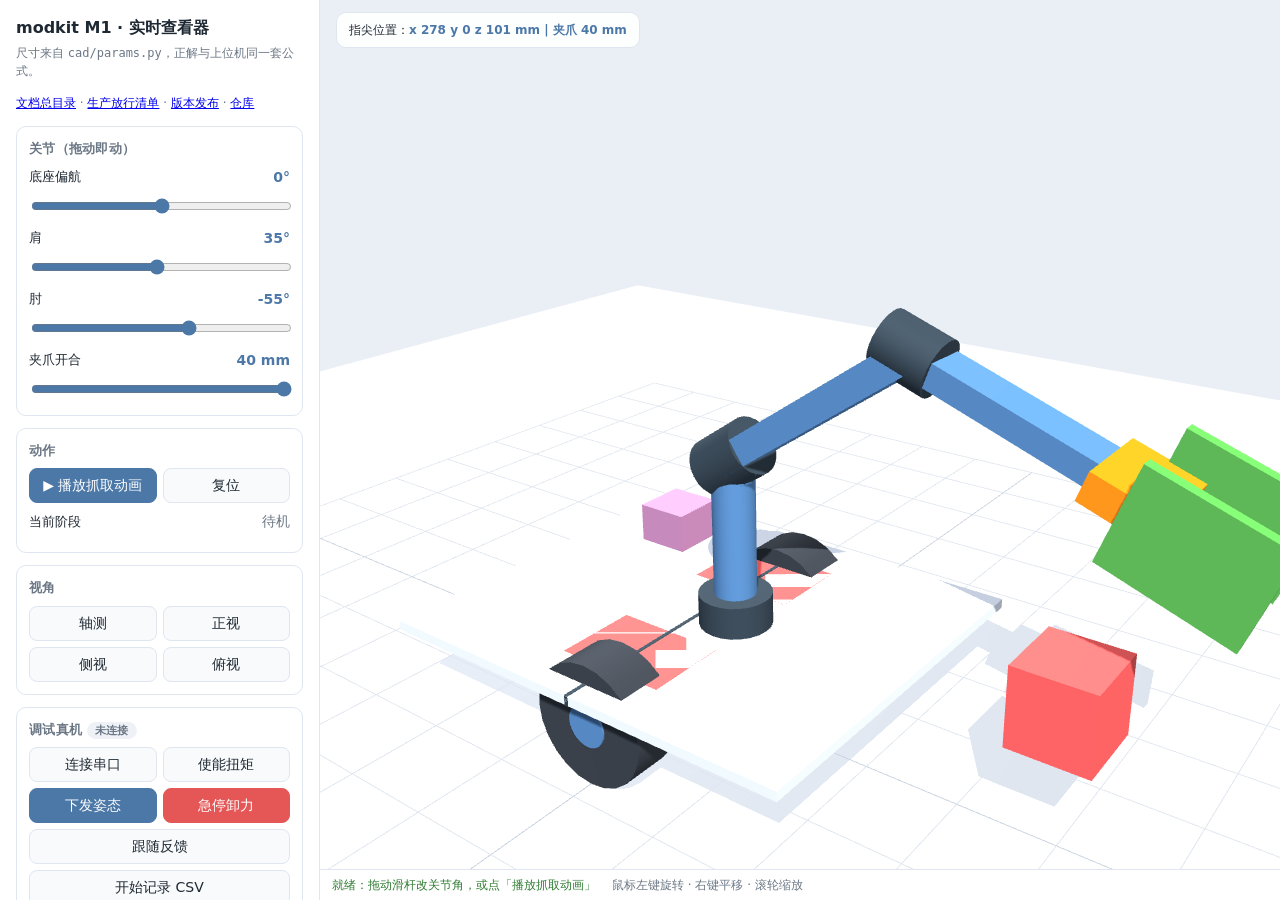
==== web/index.html @ 8ac77807 "feat(web): 在线调试面板（扭矩/反馈/CSV/演示） - 修关键缺陷：下发姿态前未使能扭矩（0x28），舵机只记目标不动 - 反馈解析 0x38 位置/速度/负载/电压/温度 + 0x41 " ====
<!DOCTYPE html>
<html lang="zh-CN">
<head>
<meta charset="utf-8">
<meta name="viewport" content="width=device-width, initial-scale=1">
<title>modkit M1 · 实时查看器</title>
<style>
  :root {
    --ink: #1f2933; --muted: #6b7785; --line: #dfe6ef;
    --blue: #4c78a8; --green: #54a24b; --red: #e45756; --orange: #f58518;
  }
  * { box-sizing: border-box; }
  html, body { margin: 0; height: 100%; font: 14px/1.5 system-ui, "Noto Sans CJK SC", sans-serif; color: var(--ink); }
  body { display: grid; grid-template-columns: 320px 1fr; grid-template-rows: 1fr auto; background: #eaeff6; }

  aside {
    grid-row: 1 / 3; background: #fff; border-right: 1px solid var(--line);
    padding: 16px; overflow-y: auto;
  }
  h1 { font-size: 16px; margin: 0 0 4px; }
  .sub { color: var(--muted); font-size: 12px; margin-bottom: 14px; }

  .card { border: 1px solid var(--line); border-radius: 10px; padding: 12px; margin-bottom: 12px; }
  .card h2 { font-size: 13px; margin: 0 0 8px; color: var(--muted); font-weight: 600; letter-spacing: .02em; }

  .row { display: flex; align-items: center; justify-content: space-between; gap: 8px; margin: 8px 0; }
  .row label { font-size: 13px; }
  .row .val { font-variant-numeric: tabular-nums; color: var(--blue); font-weight: 600; min-width: 62px; text-align: right; }
  input[type=range] { width: 100%; accent-color: var(--blue); }

  button {
    font: inherit; padding: 6px 10px; border-radius: 8px; border: 1px solid var(--line);
    background: #f8fafc; color: var(--ink); cursor: pointer;
  }
  button:hover { background: #eef4fb; border-color: #c8d8ea; }
  button.primary { background: var(--blue); border-color: var(--blue); color: #fff; }
  button.primary:hover { filter: brightness(1.05); }
  button.danger { background: var(--red); border-color: var(--red); color: #fff; }
  .grid2 { display: grid; grid-template-columns: 1fr 1fr; gap: 6px; }

  #view { width: 100%; height: 100%; display: block; }

  .hud {
    position: absolute; left: 336px; top: 12px; background: rgba(255,255,255,.9);
    border: 1px solid var(--line); border-radius: 10px; padding: 8px 12px;
    font-variant-numeric: tabular-nums; font-size: 12px; pointer-events: none;
  }
  .hud b { color: var(--blue); }

  .pill { font-size: 11px; padding: 2px 8px; border-radius: 999px; background: #eef2f7; color: var(--muted); }
  .pill.ok { background: #e7f4e9; color: #2f7d32; }
  .pill.err { background: #fdeceb; color: #b3261e; }
  .pill.warn { background: #fff4e0; color: #b26a00; }

  #log { max-height: 150px; overflow-y: auto; font: 11px/1.5 ui-monospace, monospace; }
  .logline { border-bottom: 1px dashed #eef2f7; padding: 2px 0; color: var(--muted); }
  .logline.ok { color: #2f7d32; }
  .logline.err { color: #b3261e; }
  #fb { width: 100%; border-collapse: collapse; font-size: 11px; margin-top: 8px; }
  #fb th, #fb td { padding: 2px 3px; text-align: right; border-bottom: 1px solid #e3e9f1; }
  #fb th:first-child, #fb td:first-child { text-align: left; }
  #fb th { color: var(--muted); font-weight: 500; }
  #fb td.bad { color: #b3261e; font-weight: 600; }
  #fb td.warn { color: #b26a00; font-weight: 600; }

  footer {
    grid-column: 2; background: #fff; border-top: 1px solid var(--line);
    padding: 6px 12px; display: flex; gap: 16px; align-items: center; font-size: 12px;
  }
  .status { color: var(--muted); }
  .status.ok { color: #2f7d32; }
  .status.err { color: #b3261e; }

  @media (max-width: 820px) {
    body { grid-template-columns: 1fr; grid-template-rows: auto 1fr auto; }
    aside { grid-row: 1; max-height: 42vh; }
    .hud { left: 12px; }
  }
</style>
</head>
<body>
<aside>
  <h1>modkit M1 · 实时查看器</h1>
  <div class="sub">尺寸来自 <code>cad/params.py</code>，正解与上位机同一套公式。</div>
  <div class="sub" style="margin-top:6px">
    <a href="https://github.com/gh503/robot-modkit/blob/main/docs/README.md">文档总目录</a> ·
    <a href="https://github.com/gh503/robot-modkit/blob/main/docs/28-%E7%94%9F%E4%BA%A7%E5%B0%B1%E7%BB%AA%E6%A3%80%E6%9F%A5.md">生产放行清单</a> ·
    <a href="https://github.com/gh503/robot-modkit/releases">版本发布</a> ·
    <a href="https://github.com/gh503/robot-modkit">仓库</a>
  </div>

  <div class="card">
    <h2>关节（拖动即动）</h2>
    <div class="row"><label>底座偏航</label><span class="val" id="v-yaw">0°</span></div>
    <input type="range" id="s-yaw">
    <div class="row"><label>肩</label><span class="val" id="v-shoulder">35°</span></div>
    <input type="range" id="s-shoulder">
    <div class="row"><label>肘</label><span class="val" id="v-elbow">-55°</span></div>
    <input type="range" id="s-elbow">
    <div class="row"><label>夹爪开合</label><span class="val" id="v-jaw">40 mm</span></div>
    <input type="range" id="s-jaw">
  </div>

  <div class="card">
    <h2>动作</h2>
    <div class="grid2">
      <button id="play" class="primary">▶ 播放抓取动画</button>
      <button id="reset">复位</button>
    </div>
    <div class="row" style="margin-top:8px"><label>当前阶段</label><span id="phase" style="color:var(--muted)">待机</span></div>
  </div>

  <div class="card">
    <h2>视角</h2>
    <div class="grid2">
      <button id="view-iso">轴测</button>
      <button id="view-front">正视</button>
      <button id="view-side">侧视</button>
      <button id="view-top">俯视</button>
    </div>
  </div>

  <div class="card">
    <h2>调试真机 <span class="pill" id="serial-state">未连接</span></h2>
    <div class="grid2">
      <button id="serial-connect">连接串口</button>
      <button id="serial-torque">使能扭矩</button>
    </div>
    <div class="grid2" style="margin-top:6px">
      <button id="serial-send" class="primary">下发姿态</button>
      <button id="serial-estop" class="danger">急停卸力</button>
    </div>
    <button id="serial-follow" style="width:100%;margin-top:6px">跟随反馈</button>
    <button id="serial-record" style="width:100%;margin-top:6px">开始记录 CSV</button>
    <button id="serial-demo" style="width:100%;margin-top:6px">演示数据（无硬件）</button>
    <div class="sub" style="margin:8px 0 4px">
      Chrome/Edge，https 或 localhost；1Mbps。下发前先确认 ID 与限位，
      第一次请把手臂垫空、随时断主电。
    </div>
    <table id="fb">
      <thead><tr><th>关节</th><th>目标</th><th>实际</th><th>误差</th><th>温度</th><th>电压</th></tr></thead>
      <tbody>
        <tr><td>偏航</td><td id="t-yaw">—</td><td id="a-yaw">—</td><td id="e-yaw">—</td><td id="c-yaw">—</td><td id="u-yaw">—</td></tr>
        <tr><td>肩</td><td id="t-shoulder">—</td><td id="a-shoulder">—</td><td id="e-shoulder">—</td><td id="c-shoulder">—</td><td id="u-shoulder">—</td></tr>
        <tr><td>肘</td><td id="t-elbow">—</td><td id="a-elbow">—</td><td id="e-elbow">—</td><td id="c-elbow">—</td><td id="u-elbow">—</td></tr>
        <tr><td>夹爪</td><td id="t-gripper">—</td><td id="a-gripper">—</td><td id="e-gripper">—</td><td id="c-gripper">—</td><td id="u-gripper">—</td></tr>
      </tbody>
    </table>
    <div id="log"></div>
  </div>
</aside>

<canvas id="view"></canvas>
<div class="hud">指尖位置：<b id="fk">—</b></div>

<footer>
  <span class="status" id="status">加载中…</span>
  <span style="color:var(--muted)">鼠标左键旋转 · 右键平移 · 滚轮缩放</span>
</footer>

<script src="vendor/three.min.js"></script>
<script src="vendor/OrbitControls.js"></script>
<script src="scene.js"></script>
<script src="viewer.js"></script>
</body>
</html>
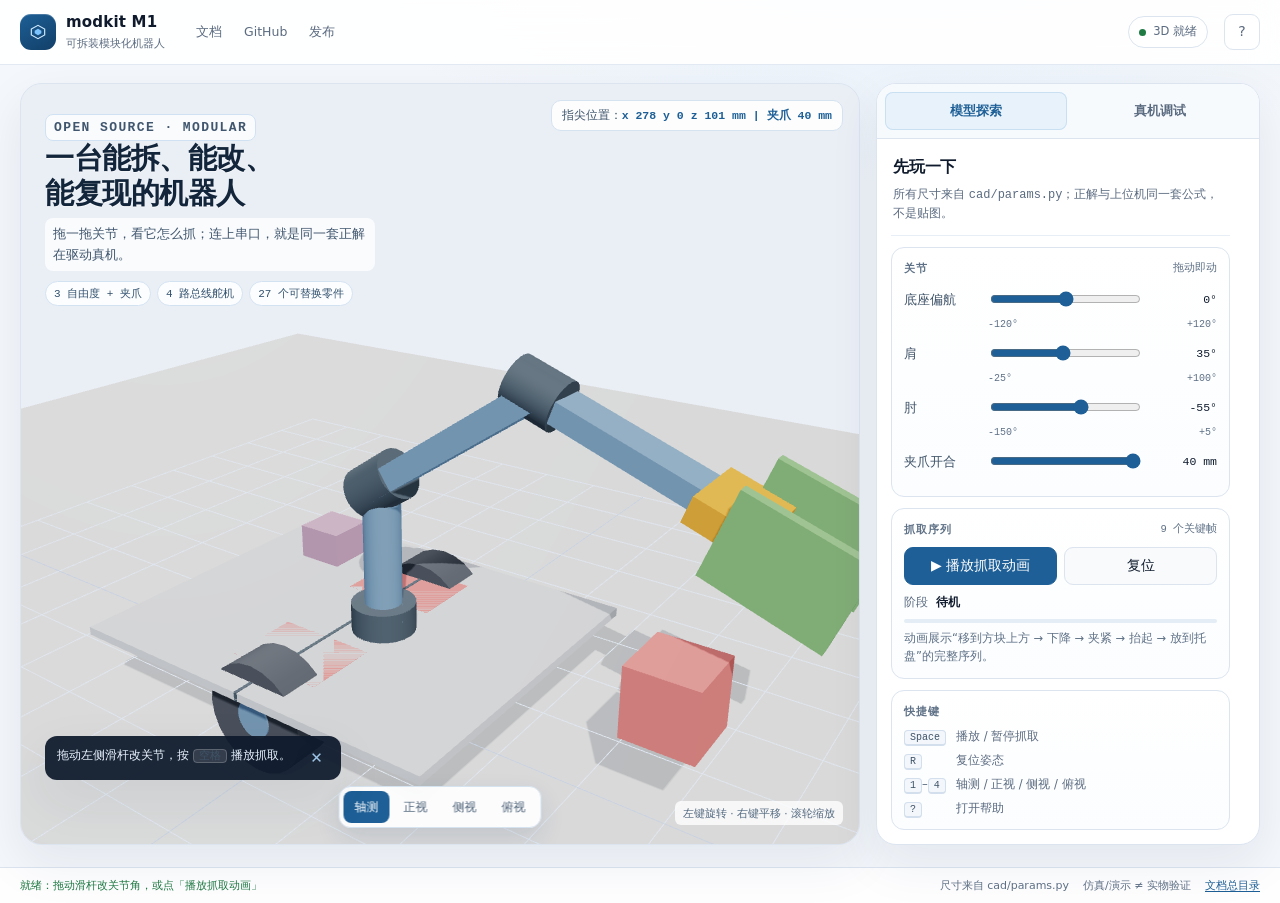
==== commit 48e13798: "feat(ui): 产品级重做仿真工作台与在线查看器" ====
--- a/web/index.html
+++ b/web/index.html
@@ -3,164 +3,444 @@
 <head>
 <meta charset="utf-8">
 <meta name="viewport" content="width=device-width, initial-scale=1">
-<title>modkit M1 · 实时查看器</title>
+<meta name="color-scheme" content="light">
+<meta name="theme-color" content="#f4f7fb">
+<link rel="icon" href="favicon.svg" type="image/svg+xml">
+<meta name="description" content="modkit M1 是一台可拆装、可编程的开源模块化机器人。在线拖动关节、播放抓取动作，或通过 Web Serial 调试真机。">
+<meta property="og:title" content="modkit M1 · 可拆装模块化机器人">
+<meta property="og:description" content="3 自由度 + 夹爪，4 路总线舵机，27 个可替换零件。在线 3D 查看与真机串口调试。">
+<meta property="og:type" content="website">
+<title>modkit M1 · 可拆装模块化机器人</title>
 <style>
-  :root {
-    --ink: #1f2933; --muted: #6b7785; --line: #dfe6ef;
-    --blue: #4c78a8; --green: #54a24b; --red: #e45756; --orange: #f58518;
+  :root{
+    --bg:#f4f7fb; --surface:#ffffff; --surface-2:#f8fafc; --ink:#0f1b2d;
+    --muted:#5b6b80; --faint:#5f7186; --line:#dbe4ef; --line-strong:#c3d2e3;
+    --accent:#1d5f96; --accent-2:#2f80c9; --accent-soft:#e8f2fb;
+    --ok:#1f7a43; --warn:#a35b00; --bad:#b3261e;
+    --radius:16px; --radius-sm:10px; --shadow:0 18px 50px #17395c14;
+    --sans:system-ui,-apple-system,"Segoe UI","Noto Sans CJK SC","Microsoft YaHei",sans-serif;
+    --mono:ui-monospace,SFMono-Regular,Menlo,Consolas,monospace;
   }
-  * { box-sizing: border-box; }
-  html, body { margin: 0; height: 100%; font: 14px/1.5 system-ui, "Noto Sans CJK SC", sans-serif; color: var(--ink); }
-  body { display: grid; grid-template-columns: 320px 1fr; grid-template-rows: 1fr auto; background: #eaeff6; }
-
-  aside {
-    grid-row: 1 / 3; background: #fff; border-right: 1px solid var(--line);
-    padding: 16px; overflow-y: auto;
+  *{box-sizing:border-box}
+  html{scroll-behavior:smooth}
+  body{margin:0;min-height:100vh;background:
+      radial-gradient(900px 420px at 70% -10%,#e3f0fb 0%,transparent 65%),var(--bg);
+      color:var(--ink);font:14px/1.55 var(--sans);-webkit-font-smoothing:antialiased}
+  a{color:var(--accent);text-underline-offset:2px}
+  button,input,select{font:inherit}
+  button{cursor:pointer}
+  :focus-visible{outline:2px solid var(--accent-2);outline-offset:2px}
+  .skip{position:fixed;left:12px;top:-60px;z-index:200;background:var(--accent);color:#fff;
+    padding:10px 14px;border-radius:9px;font-weight:700;text-decoration:none}
+  .skip:focus{top:12px}
+  .sr-only{position:absolute;width:1px;height:1px;padding:0;margin:-1px;overflow:hidden;
+    clip:rect(0,0,0,0);white-space:nowrap;border:0}
+
+  /* top bar */
+  .topbar{position:sticky;top:0;z-index:40;border-bottom:1px solid #dbe4efcc;
+    background:#ffffffe8;backdrop-filter:blur(14px)}
+  .topbar-inner{max-width:1480px;margin:0 auto;padding:10px 20px;min-height:64px;
+    display:flex;align-items:center;gap:16px}
+  .brand{display:flex;align-items:center;gap:10px;color:inherit;text-decoration:none;min-width:0}
+  .brand-mark{width:36px;height:36px;border-radius:11px;background:linear-gradient(150deg,#1d5f96,#123f68);
+    display:grid;place-items:center;box-shadow:inset 0 1px 0 #ffffff33;flex:none}
+  .brand-mark svg{width:20px;height:20px}
+  .brand-name{font-weight:800;font-size:15px;letter-spacing:.2px;line-height:1.1}
+  .brand-sub{display:block;font-size:11px;color:var(--muted);margin-top:2px;font-weight:500}
+  .topnav{display:flex;align-items:center;gap:4px;margin-left:6px}
+  .topnav a{color:var(--muted);text-decoration:none;font-size:12.5px;padding:8px 9px;border-radius:8px}
+  .topnav a:hover{background:var(--accent-soft);color:var(--accent)}
+  .topbar .spacer{flex:1}
+  .status-pill{display:inline-flex;align-items:center;gap:7px;border:1px solid var(--line);
+    background:var(--surface);border-radius:999px;padding:6px 10px;font-size:11.5px;color:var(--muted);
+    white-space:nowrap}
+  .status-pill .dot{width:7px;height:7px;border-radius:50%;background:var(--faint)}
+  .status-pill.ok .dot{background:var(--ok)} .status-pill.err .dot{background:var(--bad)}
+  .iconbtn{width:36px;height:36px;min-height:36px;padding:0;border:1px solid var(--line);
+    background:var(--surface);border-radius:9px;color:var(--muted);display:inline-grid;place-items:center}
+  .iconbtn:hover{border-color:var(--line-strong);color:var(--ink);background:var(--surface-2)}
+
+  /* layout */
+  .layout{max-width:1480px;margin:0 auto;padding:18px 20px 22px;display:grid;
+    grid-template-columns:minmax(0,1fr) 384px;gap:16px;align-items:stretch;
+    min-height:calc(100vh - 64px - 58px)}
+  .stage{position:relative;min-height:600px;border:1px solid var(--line);border-radius:22px;
+    overflow:hidden;background:#eaeff6;box-shadow:var(--shadow)}
+  #view{position:absolute;inset:0;width:100%;height:100%;display:block;touch-action:none}
+  .stage-copy{position:absolute;left:24px;top:22px;max-width:390px;z-index:2;pointer-events:none}
+  .eyebrow{font:700 10px/1 var(--mono);letter-spacing:1.4px;color:var(--accent);
+    background:#ffffffd9;border:1px solid #cfe1f2;border-radius:999px;padding:6px 9px;
+    display:inline-flex;margin:0 0 10px}
+  .stage-copy h1{margin:0;font-size:clamp(22px,2.3vw,32px);line-height:1.18;letter-spacing:-.5px;
+    text-wrap:balance;color:#12253a;text-shadow:0 1px 0 #ffffffaa}
+  .stage-copy p{margin:8px 0 0;color:#40566e;font-size:13px;max-width:330px;
+    background:#ffffffb8;border-radius:8px;padding:6px 8px}
+  .chips{display:flex;gap:6px;flex-wrap:wrap;margin-top:10px;pointer-events:auto}
+  .chips span{font:11px var(--mono);color:#31516e;background:#ffffffd9;border:1px solid #d3e2f1;
+    border-radius:999px;padding:4px 8px}
+  .stage-tools{position:absolute;left:50%;bottom:16px;transform:translateX(-50%);z-index:3;
+    display:flex;gap:3px;padding:4px;background:#ffffffeb;border:1px solid #d5e2ef;
+    border-radius:12px;box-shadow:0 10px 24px #17395c1f;backdrop-filter:blur(8px);flex-wrap:wrap;
+    justify-content:center;max-width:calc(100% - 32px)}
+  .stage-tools button{min-height:32px;border:0;background:transparent;color:#4c6178;
+    padding:6px 11px;border-radius:8px;font-size:12px}
+  .stage-tools button:hover{background:#edf4fb;color:var(--accent)}
+  .stage-tools button.active{background:var(--accent);color:#fff}
+  .stage-hint{position:absolute;right:16px;bottom:19px;z-index:2;font-size:10.5px;color:#536980;
+    background:#ffffffc7;padding:4px 8px;border-radius:6px;pointer-events:none}
+  .hud{position:absolute;right:16px;top:16px;z-index:2;background:#ffffffde;border:1px solid #d5e2ef;
+    border-radius:10px;padding:7px 10px;font:11.5px var(--mono);color:#3c536a;
+    font-variant-numeric:tabular-nums;pointer-events:none;max-width:calc(100% - 32px)}
+  .hud b{color:var(--accent)}
+  .tip{position:absolute;left:24px;bottom:64px;z-index:4;max-width:300px;background:#0f1b2df0;
+    color:#eaf4ff;border-radius:12px;padding:10px 12px;font-size:12px;box-shadow:var(--shadow);
+    display:flex;gap:10px;align-items:flex-start}
+  .tip[hidden]{display:none}
+  .tip kbd{background:#ffffff1c;border:1px solid #ffffff33;border-radius:4px;padding:0 5px;font:11px var(--mono)}
+  .tip button{background:transparent;border:0;color:#9fc6e8;font-size:15px;line-height:1;
+    width:32px;height:32px;min-height:32px;display:grid;place-items:center;border-radius:6px;
+    padding:0;margin:-4px -4px -4px auto}
+  .tip button:hover{background:#ffffff1a;color:#fff}
+  .estop{position:absolute;right:16px;bottom:58px;z-index:5;min-height:40px;border:1px solid #8f211b;
+    background:#b3261e;color:#fff;border-radius:10px;padding:8px 12px;font-weight:700;
+    box-shadow:0 10px 24px #b3261e42;display:none}
+  .estop.show{display:inline-flex}
+  .webgl-fallback{position:absolute;inset:0;display:none;place-items:center;z-index:1;
+    background:linear-gradient(145deg,#eef4fa,#dfe8f2);text-align:center;padding:24px}
+  .webgl-fallback.show{display:grid}
+  .webgl-fallback h2{margin:0 0 6px;font-size:18px}
+  .webgl-fallback p{margin:0;color:var(--muted);font-size:12.5px;max-width:420px}
+
+  /* inspector */
+  .inspector{background:var(--surface);border:1px solid var(--line);border-radius:20px;
+    box-shadow:var(--shadow);overflow:hidden;display:flex;flex-direction:column;
+    max-height:calc(100vh - 122px);position:sticky;top:80px}
+  .inspector-tabs{display:grid;grid-template-columns:1fr 1fr;gap:3px;padding:8px;
+    background:#f7fafd;border-bottom:1px solid var(--line)}
+  .inspector-tabs button{min-height:38px;border:0;background:transparent;border-radius:8px;
+    color:var(--muted);font-size:12.5px;font-weight:650}
+  .inspector-tabs button:hover{background:#edf4fb;color:var(--accent)}
+  .inspector-tabs button[aria-selected="true"]{background:var(--accent-soft);color:var(--accent);
+    box-shadow:inset 0 0 0 1px #c9e0f3}
+  .inspector-body{overflow:auto;padding:14px;scrollbar-gutter:stable}
+  .panel[hidden]{display:none}
+  .intro{padding:2px 2px 12px;border-bottom:1px solid #e8eef6;margin-bottom:4px}
+  .intro h2{margin:0;font-size:16px;letter-spacing:-.2px}
+  .intro p{margin:5px 0 0;color:var(--muted);font-size:12px}
+  .card{border:1px solid var(--line);border-radius:13px;padding:12px;margin-top:11px;
+    background:linear-gradient(180deg,#ffffff,#fbfdff)}
+  .card-head{display:flex;align-items:center;gap:8px;margin-bottom:9px}
+  .card-head h3{margin:0;font-size:10.5px;letter-spacing:1px;text-transform:uppercase;
+    color:var(--faint);font-weight:750}
+  .card-head .meta{margin-left:auto;font:10.5px var(--mono);color:var(--faint)}
+  .row{display:flex;align-items:center;gap:10px;margin:9px 0}
+  .row label{width:74px;flex:none;font-size:12.5px;color:#3f5368}
+  .row input[type=range]{flex:1;min-width:0;accent-color:var(--accent);height:24px}
+  .row output{width:64px;text-align:right;font:11.5px var(--mono);color:var(--ink);
+    font-variant-numeric:tabular-nums;flex:none}
+  .range-scale{display:flex;justify-content:space-between;font:10px var(--mono);color:var(--faint);
+    margin:-3px 0 2px 84px}
+  .grid2{display:grid;grid-template-columns:1fr 1fr;gap:7px}
+  button.action{min-height:38px;border:1px solid var(--line);background:var(--surface-2);
+    color:var(--ink);border-radius:9px;padding:7px 10px;display:inline-flex;align-items:center;
+    justify-content:center;gap:7px;transition:background .15s,border-color .15s,transform .1s}
+  button.action:hover{background:#eef5fc;border-color:var(--line-strong)}
+  button.action:active{transform:translateY(1px)}
+  button.action.primary{background:var(--accent);border-color:var(--accent);color:#fff}
+  button.action.primary:hover{background:#174c79}
+  button.action.danger{background:#b3261e;border-color:#b3261e;color:#fff}
+  button.action:disabled{opacity:.45;cursor:not-allowed;transform:none}
+  .phase{display:flex;align-items:center;gap:8px;margin-top:9px;font-size:11.5px;color:var(--muted)}
+  .phase b{color:var(--ink);font-weight:650}
+  .progress{height:4px;border-radius:99px;background:#e4edf6;overflow:hidden;margin-top:8px}
+  .progress>span{display:block;height:100%;width:0;background:linear-gradient(90deg,#2f80c9,#62b0e8);
+    border-radius:99px;transition:width .08s linear}
+  .hint{font-size:11.5px;color:var(--faint);margin:7px 0 0;line-height:1.55}
+  .keys{display:grid;grid-template-columns:auto 1fr;gap:6px 10px;font-size:11.5px;color:var(--muted)}
+  kbd{font:10px var(--mono);background:#f3f7fb;border:1px solid #d3dfec;border-bottom-width:2px;
+    border-radius:4px;padding:1px 5px;color:#3f5368;white-space:nowrap}
+  .safety{border:1px solid #f0d1a8;background:#fff8ec;border-radius:10px;padding:9px 10px;
+    color:#704312;font-size:11.5px;line-height:1.55;margin-bottom:9px}
+  .safety strong{display:block;margin-bottom:2px;color:#8a4b00}
+  .serial-head{display:flex;align-items:center;gap:8px;margin-bottom:9px}
+  .serial-head h3{margin:0;font-size:13px}
+  .pill{font:10.5px var(--mono);border:1px solid var(--line);border-radius:999px;padding:3px 8px;
+    color:var(--muted);background:#f8fafc;white-space:nowrap}
+  .pill.ok{color:var(--ok);border-color:#b9dfc9;background:#effaf3}
+  .pill.err{color:var(--bad);border-color:#ecc3c0;background:#fff4f3}
+  .pill.warn{color:var(--warn);border-color:#ecd3aa;background:#fff9ed}
+  .telemetry{width:100%;border-collapse:collapse;font-size:11px;margin-top:2px}
+  .telemetry th,.telemetry td{padding:5px 4px;text-align:right;border-bottom:1px solid #e8eef6}
+  .telemetry th:first-child,.telemetry td:first-child{text-align:left}
+  .telemetry th{color:var(--faint);font-weight:600;font-size:10px;letter-spacing:.3px}
+  .telemetry td{font-family:var(--mono);font-variant-numeric:tabular-nums}
+  .telemetry td.bad{color:var(--bad);font-weight:700}.telemetry td.warn{color:var(--warn);font-weight:700}
+  .log-wrap{margin-top:10px}
+  .log-head{display:flex;align-items:center;gap:8px;margin-bottom:5px}
+  .log-head h4{margin:0;font-size:10.5px;color:var(--faint);letter-spacing:.8px;text-transform:uppercase}
+  .log-head button{margin-left:auto;border:0;background:transparent;color:var(--faint);font-size:11px;
+    padding:3px 5px;border-radius:5px}
+  .log-head button:hover{background:#eef5fc;color:var(--accent)}
+  .log{max-height:150px;overflow:auto;background:#0f1b2d;border:1px solid #1d3047;border-radius:9px;
+    padding:8px;font:10.5px/1.55 var(--mono);color:#b8cee3}
+  .log:empty::before{content:"暂无日志";color:#6f849b}
+  .logline{padding:1px 0;border-bottom:1px solid #182c42;overflow-wrap:anywhere}
+  .logline:last-child{border-bottom:0}
+  .logline.ok{color:#8ee6a8}.logline.err{color:#ff9f99}.logline.warn{color:#f2c879}
+  .toast{position:fixed;right:18px;bottom:18px;z-index:100;background:#0f1b2d;color:#eaf4ff;
+    border-radius:10px;padding:10px 13px;box-shadow:var(--shadow);font-size:12.5px;max-width:360px;
+    opacity:0;transform:translateY(6px);transition:opacity .18s,transform .18s;pointer-events:none}
+  .toast.show{opacity:1;transform:none}
+
+  footer{border-top:1px solid var(--line);background:#ffffffe8}
+  .footer-inner{max-width:1480px;margin:0 auto;padding:9px 20px;display:flex;gap:14px;
+    align-items:center;flex-wrap:wrap;font-size:11px;color:var(--faint)}
+  footer .spacer{flex:1}
+  #status{color:var(--muted)} #status.ok{color:var(--ok)} #status.err{color:var(--bad)}
+
+  dialog{border:1px solid var(--line-strong);border-radius:16px;padding:0;width:min(560px,92vw);
+    box-shadow:0 30px 80px #0f1b2d40;color:var(--ink);background:var(--surface)}
+  dialog::backdrop{background:#0f1b2d66;backdrop-filter:blur(2px)}
+  .dialog-head{display:flex;align-items:center;gap:10px;padding:14px 16px;border-bottom:1px solid var(--line)}
+  .dialog-head h2{margin:0;font-size:15px}.dialog-head .spacer{flex:1}
+  .dialog-body{padding:14px 16px;color:var(--muted);font-size:12.5px;line-height:1.6}
+  .dialog-foot{display:flex;gap:8px;padding:12px 16px;border-top:1px solid var(--line);justify-content:flex-end}
+  .dialog-foot button{min-height:38px;border:1px solid var(--line);background:var(--surface-2);
+    border-radius:9px;padding:7px 12px}
+  .dialog-foot button.primary{background:var(--accent);border-color:var(--accent);color:#fff}
+  .dialog-foot button:disabled{opacity:.45;cursor:not-allowed}
+  .shortcut-table{width:100%;border-collapse:collapse;font-size:12px}
+  .shortcut-table td{padding:6px 3px;border-bottom:1px solid #e8eef6;color:var(--muted)}
+  .shortcut-table td:first-child{width:104px}
+  .check{display:flex;gap:8px;align-items:flex-start;margin-top:10px;color:var(--ink);font-size:12px}
+  .check input{width:18px;height:18px;margin:1px 0 0;accent-color:var(--accent);flex:none}
+
+  @media (max-width:1080px){
+    .layout{grid-template-columns:1fr;min-height:0}
+    .stage{min-height:62vh}
+    .inspector{position:static;max-height:none}
+    .inspector-body{overflow:visible}
   }
-  h1 { font-size: 16px; margin: 0 0 4px; }
-  .sub { color: var(--muted); font-size: 12px; margin-bottom: 14px; }
-
-  .card { border: 1px solid var(--line); border-radius: 10px; padding: 12px; margin-bottom: 12px; }
-  .card h2 { font-size: 13px; margin: 0 0 8px; color: var(--muted); font-weight: 600; letter-spacing: .02em; }
-
-  .row { display: flex; align-items: center; justify-content: space-between; gap: 8px; margin: 8px 0; }
-  .row label { font-size: 13px; }
-  .row .val { font-variant-numeric: tabular-nums; color: var(--blue); font-weight: 600; min-width: 62px; text-align: right; }
-  input[type=range] { width: 100%; accent-color: var(--blue); }
-
-  button {
-    font: inherit; padding: 6px 10px; border-radius: 8px; border: 1px solid var(--line);
-    background: #f8fafc; color: var(--ink); cursor: pointer;
+  @media (max-width:760px){
+    .topbar-inner{padding:8px 12px;gap:8px;flex-wrap:wrap}
+    .brand-sub{display:none}.topnav{display:none}
+    .topbar .spacer{flex:1}
+    .layout{padding:10px 12px 16px;gap:10px}
+    .stage{min-height:0;height:54vh;border-radius:16px}
+    .stage-copy{left:14px;top:14px;max-width:260px}
+    .stage-copy p,.chips{display:none}
+    .stage-copy h1{font-size:20px}
+    .hud{display:none}
+    .stage-hint{display:none}
+    .stage-tools{bottom:10px;max-width:calc(100% - 20px)}
+    .stage-tools button{min-height:34px;padding:5px 8px}
+    .tip{left:10px;bottom:58px;max-width:240px}
+    .estop{right:10px;bottom:56px}
+    .inspector{border-radius:16px}
+    .footer-inner{padding:8px 12px;gap:7px}
   }
-  button:hover { background: #eef4fb; border-color: #c8d8ea; }
-  button.primary { background: var(--blue); border-color: var(--blue); color: #fff; }
-  button.primary:hover { filter: brightness(1.05); }
-  button.danger { background: var(--red); border-color: var(--red); color: #fff; }
-  .grid2 { display: grid; grid-template-columns: 1fr 1fr; gap: 6px; }
-
-  #view { width: 100%; height: 100%; display: block; }
-
-  .hud {
-    position: absolute; left: 336px; top: 12px; background: rgba(255,255,255,.9);
-    border: 1px solid var(--line); border-radius: 10px; padding: 8px 12px;
-    font-variant-numeric: tabular-nums; font-size: 12px; pointer-events: none;
+  @media (max-width:420px){
+    .stage{height:48vh}
+    .stage-copy h1{font-size:18px}
+    .stage-copy .eyebrow{font-size:9px}
+    .hud{display:none}
   }
-  .hud b { color: var(--blue); }
-
-  .pill { font-size: 11px; padding: 2px 8px; border-radius: 999px; background: #eef2f7; color: var(--muted); }
-  .pill.ok { background: #e7f4e9; color: #2f7d32; }
-  .pill.err { background: #fdeceb; color: #b3261e; }
-  .pill.warn { background: #fff4e0; color: #b26a00; }
-
-  #log { max-height: 150px; overflow-y: auto; font: 11px/1.5 ui-monospace, monospace; }
-  .logline { border-bottom: 1px dashed #eef2f7; padding: 2px 0; color: var(--muted); }
-  .logline.ok { color: #2f7d32; }
-  .logline.err { color: #b3261e; }
-  #fb { width: 100%; border-collapse: collapse; font-size: 11px; margin-top: 8px; }
-  #fb th, #fb td { padding: 2px 3px; text-align: right; border-bottom: 1px solid #e3e9f1; }
-  #fb th:first-child, #fb td:first-child { text-align: left; }
-  #fb th { color: var(--muted); font-weight: 500; }
-  #fb td.bad { color: #b3261e; font-weight: 600; }
-  #fb td.warn { color: #b26a00; font-weight: 600; }
-
-  footer {
-    grid-column: 2; background: #fff; border-top: 1px solid var(--line);
-    padding: 6px 12px; display: flex; gap: 16px; align-items: center; font-size: 12px;
-  }
-  .status { color: var(--muted); }
-  .status.ok { color: #2f7d32; }
-  .status.err { color: #b3261e; }
-
-  @media (max-width: 820px) {
-    body { grid-template-columns: 1fr; grid-template-rows: auto 1fr auto; }
-    aside { grid-row: 1; max-height: 42vh; }
-    .hud { left: 12px; }
+  @media (prefers-reduced-motion:reduce){
+    *,*::before,*::after{animation-duration:.001ms!important;transition-duration:.001ms!important;
+      scroll-behavior:auto!important}
   }
 </style>
 </head>
 <body>
-<aside>
-  <h1>modkit M1 · 实时查看器</h1>
-  <div class="sub">尺寸来自 <code>cad/params.py</code>，正解与上位机同一套公式。</div>
-  <div class="sub" style="margin-top:6px">
-    <a href="https://github.com/gh503/robot-modkit/blob/main/docs/README.md">文档总目录</a> ·
-    <a href="https://github.com/gh503/robot-modkit/blob/main/docs/28-%E7%94%9F%E4%BA%A7%E5%B0%B1%E7%BB%AA%E6%A3%80%E6%9F%A5.md">生产放行清单</a> ·
-    <a href="https://github.com/gh503/robot-modkit/releases">版本发布</a> ·
-    <a href="https://github.com/gh503/robot-modkit">仓库</a>
+<a class="skip" href="#main">跳到主内容</a>
+<header class="topbar">
+  <div class="topbar-inner">
+    <a class="brand" href="./" aria-label="modkit 首页">
+      <span class="brand-mark" aria-hidden="true">
+        <svg viewBox="0 0 24 24" fill="none"><path d="M4 8.5 12 4l8 4.5v7L12 20l-8-4.5v-7Z" stroke="#cfeaff" stroke-width="1.4"/><path d="M8 10.5 12 8l4 2.5v3L12 16l-4-2.5v-3Z" fill="#7cc4ff"/></svg>
+      </span>
+      <span><span class="brand-name">modkit M1</span><span class="brand-sub">可拆装模块化机器人</span></span>
+    </a>
+    <nav class="topnav" aria-label="项目链接">
+      <a href="https://github.com/gh503/robot-modkit/blob/main/docs/README.md">文档</a>
+      <a href="https://github.com/gh503/robot-modkit">GitHub</a>
+      <a href="https://github.com/gh503/robot-modkit/releases">发布</a>
+    </nav>
+    <span class="spacer"></span>
+    <span class="status-pill" id="top-state"><span class="dot" aria-hidden="true"></span><span id="top-state-text">3D 初始化中</span></span>
+    <button class="iconbtn" id="help" aria-label="帮助与快捷键" title="帮助（?）">?</button>
   </div>
-
-  <div class="card">
-    <h2>关节（拖动即动）</h2>
-    <div class="row"><label>底座偏航</label><span class="val" id="v-yaw">0°</span></div>
-    <input type="range" id="s-yaw">
-    <div class="row"><label>肩</label><span class="val" id="v-shoulder">35°</span></div>
-    <input type="range" id="s-shoulder">
-    <div class="row"><label>肘</label><span class="val" id="v-elbow">-55°</span></div>
-    <input type="range" id="s-elbow">
-    <div class="row"><label>夹爪开合</label><span class="val" id="v-jaw">40 mm</span></div>
-    <input type="range" id="s-jaw">
+</header>
+
+<main id="main" class="layout">
+  <section class="stage" id="stage" aria-label="机器人三维视图">
+    <canvas id="view" aria-label="modkit M1 三维模型，可拖拽旋转、滚轮缩放"></canvas>
+    <div class="webgl-fallback" id="webgl-fallback">
+      <div><h2>这个浏览器没有启用 3D</h2>
+        <p>仍可查看下方参数和真机调试面板；换 Chrome/Edge 或开启硬件加速可恢复 3D。</p></div>
+    </div>
+    <div class="stage-copy">
+      <p class="eyebrow">OPEN SOURCE · MODULAR</p>
+      <h1>一台能拆、能改、能复现的机器人</h1>
+      <p>拖一拖关节，看它怎么抓；连上串口，就是同一套正解在驱动真机。</p>
+      <div class="chips"><span>3 自由度 + 夹爪</span><span>4 路总线舵机</span><span>27 个可替换零件</span></div>
+    </div>
+    <div class="hud">指尖位置：<b id="fk">—</b></div>
+    <div class="stage-tools" role="group" aria-label="预设视角">
+      <button id="view-iso" class="active" aria-pressed="true">轴测</button>
+      <button id="view-front" aria-pressed="false">正视</button>
+      <button id="view-side" aria-pressed="false">侧视</button>
+      <button id="view-top" aria-pressed="false">俯视</button>
+    </div>
+    <div class="stage-hint">左键旋转 · 右键平移 · 滚轮缩放</div>
+    <div class="tip" id="tip">
+      <span>拖动左侧滑杆改关节，按 <kbd>空格</kbd> 播放抓取。</span>
+      <button id="dismiss-tip" aria-label="关闭提示">✕</button>
+    </div>
+    <button id="serial-estop" class="estop" disabled>急停卸力</button>
+  </section>
+
+  <aside class="inspector" aria-label="参数与真机调试">
+    <div class="inspector-tabs" role="tablist" aria-label="查看模式">
+      <button id="tabbtn-model" role="tab" aria-selected="true" aria-controls="panel-model">模型探索</button>
+      <button id="tabbtn-hardware" role="tab" aria-selected="false" aria-controls="panel-hardware">真机调试</button>
+    </div>
+    <div class="inspector-body">
+      <section id="panel-model" class="panel" role="tabpanel" aria-labelledby="tabbtn-model">
+        <div class="intro">
+          <h2>先玩一下</h2>
+          <p>所有尺寸来自 <code>cad/params.py</code>；正解与上位机同一套公式，不是贴图。</p>
+        </div>
+
+        <div class="card">
+          <div class="card-head"><h3>关节</h3><span class="meta">拖动即动</span></div>
+          <div class="row"><label for="s-yaw">底座偏航</label>
+            <input type="range" id="s-yaw"><output id="v-yaw" for="s-yaw">0°</output></div>
+          <div class="range-scale"><span>-120°</span><span>+120°</span></div>
+          <div class="row"><label for="s-shoulder">肩</label>
+            <input type="range" id="s-shoulder"><output id="v-shoulder" for="s-shoulder">35°</output></div>
+          <div class="range-scale"><span>-25°</span><span>+100°</span></div>
+          <div class="row"><label for="s-elbow">肘</label>
+            <input type="range" id="s-elbow"><output id="v-elbow" for="s-elbow">-55°</output></div>
+          <div class="range-scale"><span>-150°</span><span>+5°</span></div>
+          <div class="row"><label for="s-jaw">夹爪开合</label>
+            <input type="range" id="s-jaw"><output id="v-jaw" for="s-jaw">40 mm</output></div>
+        </div>
+
+        <div class="card">
+          <div class="card-head"><h3>抓取序列</h3><span class="meta">9 个关键帧</span></div>
+          <div class="grid2">
+            <button id="play" class="action primary">▶ 播放抓取动画</button>
+            <button id="reset" class="action">复位</button>
+          </div>
+          <div class="phase"><span>阶段</span><b id="phase">待机</b></div>
+          <div class="progress" role="progressbar" aria-label="抓取动画进度" aria-valuemin="0" aria-valuemax="100" aria-valuenow="0">
+            <span id="anim-progress"></span>
+          </div>
+          <p class="hint">动画展示“移到方块上方 → 下降 → 夹紧 → 抬起 → 放到托盘”的完整序列。</p>
+        </div>
+
+        <div class="card">
+          <div class="card-head"><h3>快捷键</h3></div>
+          <div class="keys">
+            <span><kbd>Space</kbd></span><span>播放 / 暂停抓取</span>
+            <span><kbd>R</kbd></span><span>复位姿态</span>
+            <span><kbd>1</kbd>–<kbd>4</kbd></span><span>轴测 / 正视 / 侧视 / 俯视</span>
+            <span><kbd>?</kbd></span><span>打开帮助</span>
+          </div>
+        </div>
+      </section>
+
+      <section id="panel-hardware" class="panel" role="tabpanel" aria-labelledby="tabbtn-hardware" hidden>
+        <div class="safety">
+          <strong>上电前先读</strong>
+          第一次请把手臂垫空、随时断主电；确认舵机 ID 与关节限位。急停按钮始终可用。
+        </div>
+        <div class="serial-head">
+          <h3>调试真机</h3><span class="pill" id="serial-state">未连接</span>
+        </div>
+        <div class="grid2">
+          <button id="serial-connect" class="action">连接串口</button>
+          <button id="serial-disconnect" class="action" disabled>断开</button>
+        </div>
+        <div class="grid2" style="margin-top:7px">
+          <button id="serial-torque" class="action" disabled>使能扭矩</button>
+          <button id="serial-send" class="action primary" disabled>下发姿态</button>
+        </div>
+        <div class="grid2" style="margin-top:7px">
+          <button id="serial-follow" class="action" disabled>跟随反馈</button>
+          <button id="serial-record" class="action" disabled>记录 CSV</button>
+        </div>
+        <button id="serial-demo" class="action" style="width:100%;margin-top:7px">演示数据（无硬件）</button>
+        <p class="hint">Chrome/Edge，https 或 localhost，1 Mbps。演示模式的数据是合成的，不能当实测。</p>
+
+        <table id="fb" class="telemetry" aria-label="舵机反馈">
+          <thead><tr><th>关节</th><th>目标</th><th>实际</th><th>误差</th><th>温度</th><th>电压</th></tr></thead>
+          <tbody>
+            <tr><td>偏航</td><td id="t-yaw">—</td><td id="a-yaw">—</td><td id="e-yaw">—</td><td id="c-yaw">—</td><td id="u-yaw">—</td></tr>
+            <tr><td>肩</td><td id="t-shoulder">—</td><td id="a-shoulder">—</td><td id="e-shoulder">—</td><td id="c-shoulder">—</td><td id="u-shoulder">—</td></tr>
+            <tr><td>肘</td><td id="t-elbow">—</td><td id="a-elbow">—</td><td id="e-elbow">—</td><td id="c-elbow">—</td><td id="u-elbow">—</td></tr>
+            <tr><td>夹爪</td><td id="t-gripper">—</td><td id="a-gripper">—</td><td id="e-gripper">—</td><td id="c-gripper">—</td><td id="u-gripper">—</td></tr>
+          </tbody>
+        </table>
+        <div class="log-wrap">
+          <div class="log-head"><h4>调试日志</h4><button id="clear-log">清空</button></div>
+          <div id="log" class="log" role="log" aria-live="polite" aria-label="串口调试日志"></div>
+        </div>
+      </section>
+    </div>
+  </aside>
+</main>
+
+<footer>
+  <div class="footer-inner">
+    <span id="status" role="status" aria-live="polite">加载中…</span>
+    <span class="spacer"></span>
+    <span>尺寸来自 cad/params.py</span>
+    <span>仿真/演示 ≠ 实物验证</span>
+    <a href="https://github.com/gh503/robot-modkit/blob/main/docs/README.md">文档总目录</a>
   </div>
-
-  <div class="card">
-    <h2>动作</h2>
-    <div class="grid2">
-      <button id="play" class="primary">▶ 播放抓取动画</button>
-      <button id="reset">复位</button>
-    </div>
-    <div class="row" style="margin-top:8px"><label>当前阶段</label><span id="phase" style="color:var(--muted)">待机</span></div>
+</footer>
+
+<div class="toast" id="toast" role="status" aria-live="polite"></div>
+
+<dialog id="help-dialog" aria-labelledby="help-title">
+  <div class="dialog-head"><h2 id="help-title">怎么玩</h2><span class="spacer"></span>
+    <button class="iconbtn" id="close-help" aria-label="关闭帮助">✕</button></div>
+  <div class="dialog-body">
+    <p style="margin-top:0">左侧滑杆直接改关节角；按空格播放抓取序列。视角按钮或数字键 1–4 切换视角。</p>
+    <table class="shortcut-table">
+      <tr><td><kbd>Space</kbd></td><td>播放 / 暂停抓取</td></tr>
+      <tr><td><kbd>R</kbd></td><td>复位姿态与方块</td></tr>
+      <tr><td><kbd>1</kbd>–<kbd>4</kbd></td><td>轴测 / 正视 / 侧视 / 俯视</td></tr>
+      <tr><td><kbd>?</kbd></td><td>打开本帮助</td></tr>
+    </table>
+    <p class="hint">真机调试在「真机调试」页；急停按钮在 3D 视图右下角，连接后可用。</p>
   </div>
-
-  <div class="card">
-    <h2>视角</h2>
-    <div class="grid2">
-      <button id="view-iso">轴测</button>
-      <button id="view-front">正视</button>
-      <button id="view-side">侧视</button>
-      <button id="view-top">俯视</button>
-    </div>
+  <div class="dialog-foot"><button class="primary" id="help-ok">知道了</button></div>
+</dialog>
+
+<dialog id="safety-dialog" aria-labelledby="safety-title">
+  <div class="dialog-head"><h2 id="safety-title">真机动作确认</h2><span class="spacer"></span>
+    <button class="iconbtn" id="safety-cancel-x" aria-label="取消">✕</button></div>
+  <div class="dialog-body">
+    <p style="margin-top:0">即将使能扭矩或下发姿态。请确认：</p>
+    <ul style="margin:6px 0 0;padding-left:20px">
+      <li>手臂已垫空，周围没有人手；</li>
+      <li>急停按钮可用，主电随时能断；</li>
+      <li>舵机 ID 与限位已经核对。</li>
+    </ul>
+    <label class="check"><input type="checkbox" id="safety-check" autofocus> 我已确认，继续</label>
   </div>
-
-  <div class="card">
-    <h2>调试真机 <span class="pill" id="serial-state">未连接</span></h2>
-    <div class="grid2">
-      <button id="serial-connect">连接串口</button>
-      <button id="serial-torque">使能扭矩</button>
-    </div>
-    <div class="grid2" style="margin-top:6px">
-      <button id="serial-send" class="primary">下发姿态</button>
-      <button id="serial-estop" class="danger">急停卸力</button>
-    </div>
-    <button id="serial-follow" style="width:100%;margin-top:6px">跟随反馈</button>
-    <button id="serial-record" style="width:100%;margin-top:6px">开始记录 CSV</button>
-    <button id="serial-demo" style="width:100%;margin-top:6px">演示数据（无硬件）</button>
-    <div class="sub" style="margin:8px 0 4px">
-      Chrome/Edge，https 或 localhost；1Mbps。下发前先确认 ID 与限位，
-      第一次请把手臂垫空、随时断主电。
-    </div>
-    <table id="fb">
-      <thead><tr><th>关节</th><th>目标</th><th>实际</th><th>误差</th><th>温度</th><th>电压</th></tr></thead>
-      <tbody>
-        <tr><td>偏航</td><td id="t-yaw">—</td><td id="a-yaw">—</td><td id="e-yaw">—</td><td id="c-yaw">—</td><td id="u-yaw">—</td></tr>
-        <tr><td>肩</td><td id="t-shoulder">—</td><td id="a-shoulder">—</td><td id="e-shoulder">—</td><td id="c-shoulder">—</td><td id="u-shoulder">—</td></tr>
-        <tr><td>肘</td><td id="t-elbow">—</td><td id="a-elbow">—</td><td id="e-elbow">—</td><td id="c-elbow">—</td><td id="u-elbow">—</td></tr>
-        <tr><td>夹爪</td><td id="t-gripper">—</td><td id="a-gripper">—</td><td id="e-gripper">—</td><td id="c-gripper">—</td><td id="u-gripper">—</td></tr>
-      </tbody>
-    </table>
-    <div id="log"></div>
+  <div class="dialog-foot">
+    <button id="safety-cancel">取消</button>
+    <button class="primary" id="safety-ok" disabled>确认并使能</button>
   </div>
-</aside>
-
-<canvas id="view"></canvas>
-<div class="hud">指尖位置：<b id="fk">—</b></div>
-
-<footer>
-  <span class="status" id="status">加载中…</span>
-  <span style="color:var(--muted)">鼠标左键旋转 · 右键平移 · 滚轮缩放</span>
-</footer>
+</dialog>
 
 <script src="vendor/three.min.js"></script>
 <script src="vendor/OrbitControls.js"></script>
 <script src="scene.js"></script>
 <script src="viewer.js"></script>
 </body>
-</html>+</html>
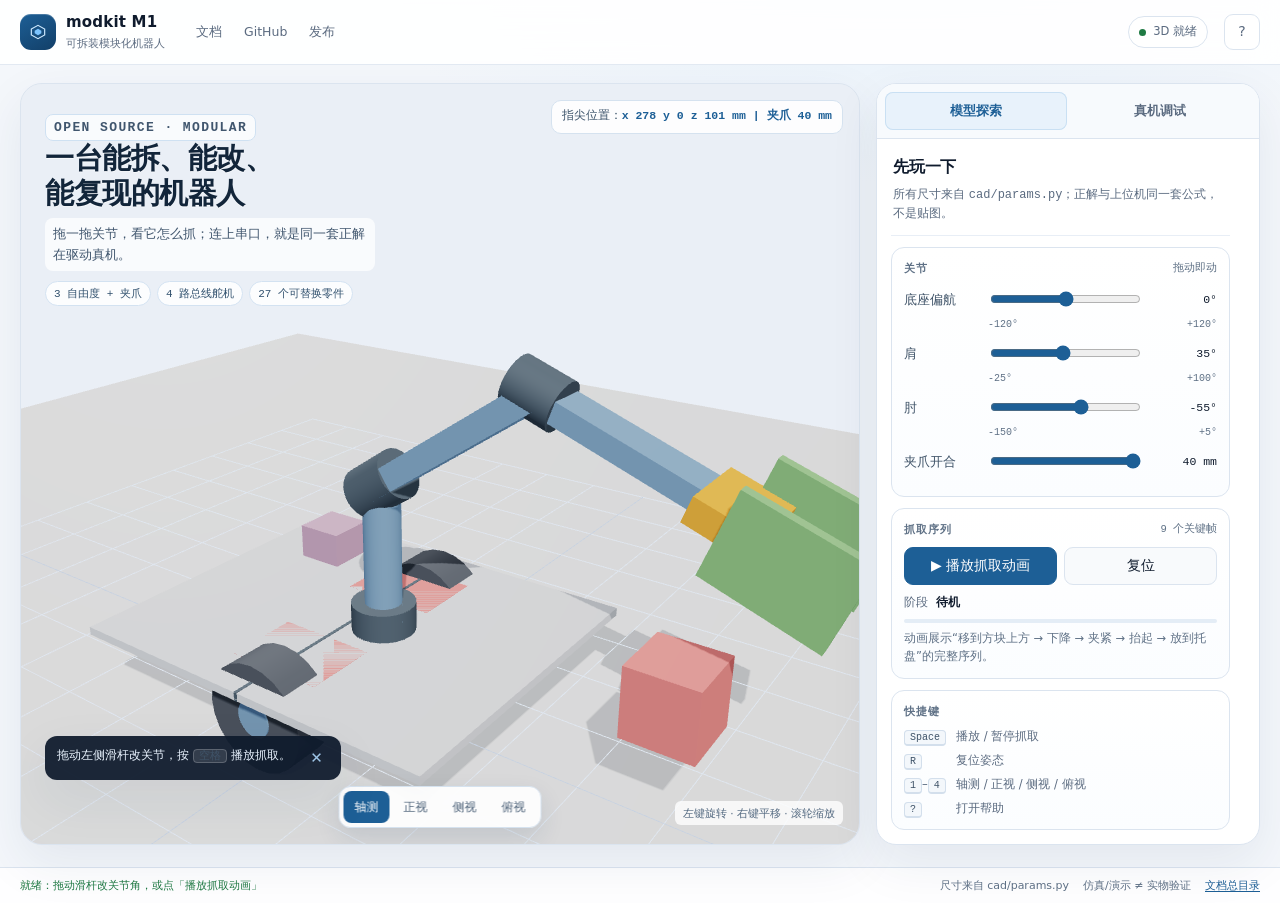
==== commit fe7426a9: "feat(safety): 预硬件安全联锁与到货执行单" ====
--- a/web/index.html
+++ b/web/index.html
@@ -92,6 +92,7 @@
     border-radius:10px;padding:7px 10px;font:11.5px var(--mono);color:#3c536a;
     font-variant-numeric:tabular-nums;pointer-events:none;max-width:calc(100% - 32px)}
   .hud b{color:var(--accent)}
+  .fk-warn{display:block;margin-top:3px;font-size:11px;color:#8a5a00;max-width:300px;line-height:1.4}
   .tip{position:absolute;left:24px;bottom:64px;z-index:4;max-width:300px;background:#0f1b2df0;
     color:#eaf4ff;border-radius:12px;padding:10px 12px;font-size:12px;box-shadow:var(--shadow);
     display:flex;gap:10px;align-items:flex-start}
@@ -156,6 +157,8 @@
   .progress>span{display:block;height:100%;width:0;background:linear-gradient(90deg,#2f80c9,#62b0e8);
     border-radius:99px;transition:width .08s linear}
   .hint{font-size:11.5px;color:var(--faint);margin:7px 0 0;line-height:1.55}
+  .preflight-card{margin-top:10px;padding:10px;border:1px solid var(--line);border-radius:9px;background:var(--surface-2)}
+  .preflight-card .serial-head{margin-bottom:4px}
   .keys{display:grid;grid-template-columns:auto 1fr;gap:6px 10px;font-size:11.5px;color:var(--muted)}
   kbd{font:10px var(--mono);background:#f3f7fb;border:1px solid #d3dfec;border-bottom-width:2px;
     border-radius:4px;padding:1px 5px;color:#3f5368;white-space:nowrap}
@@ -285,7 +288,7 @@
       <p>拖一拖关节，看它怎么抓；连上串口，就是同一套正解在驱动真机。</p>
       <div class="chips"><span>3 自由度 + 夹爪</span><span>4 路总线舵机</span><span>27 个可替换零件</span></div>
     </div>
-    <div class="hud">指尖位置：<b id="fk">—</b></div>
+    <div class="hud">指尖位置：<b id="fk">—</b><span id="fk-warn" class="fk-warn" role="status"></span></div>
     <div class="stage-tools" role="group" aria-label="预设视角">
       <button id="view-iso" class="active" aria-pressed="true">轴测</button>
       <button id="view-front" aria-pressed="false">正视</button>
@@ -373,6 +376,16 @@
         </div>
         <button id="serial-demo" class="action" style="width:100%;margin-top:7px">演示数据（无硬件）</button>
         <p class="hint">Chrome/Edge，https 或 localhost，1 Mbps。演示模式的数据是合成的，不能当实测。</p>
+
+        <div class="preflight-card" id="preflight-card">
+          <div class="serial-head"><h3>运动预检</h3><span id="preflight-state" class="pill" role="status" aria-live="polite">未连接</span></div>
+          <p id="preflight-note" class="hint" role="status" aria-live="polite">连接后自动读 4 轴反馈；温度、电压、故障位或限位任一不过，禁止下发。</p>
+          <div class="grid2">
+            <button id="preflight-run" class="action" disabled>重新预检</button>
+            <button id="load-cal" class="action" disabled>载入标定</button>
+          </div>
+          <input id="cal-file" type="file" accept=".json,application/json" hidden>
+        </div>
 
         <table id="fb" class="telemetry" aria-label="舵机反馈">
           <thead><tr><th>关节</th><th>目标</th><th>实际</th><th>误差</th><th>温度</th><th>电压</th></tr></thead>
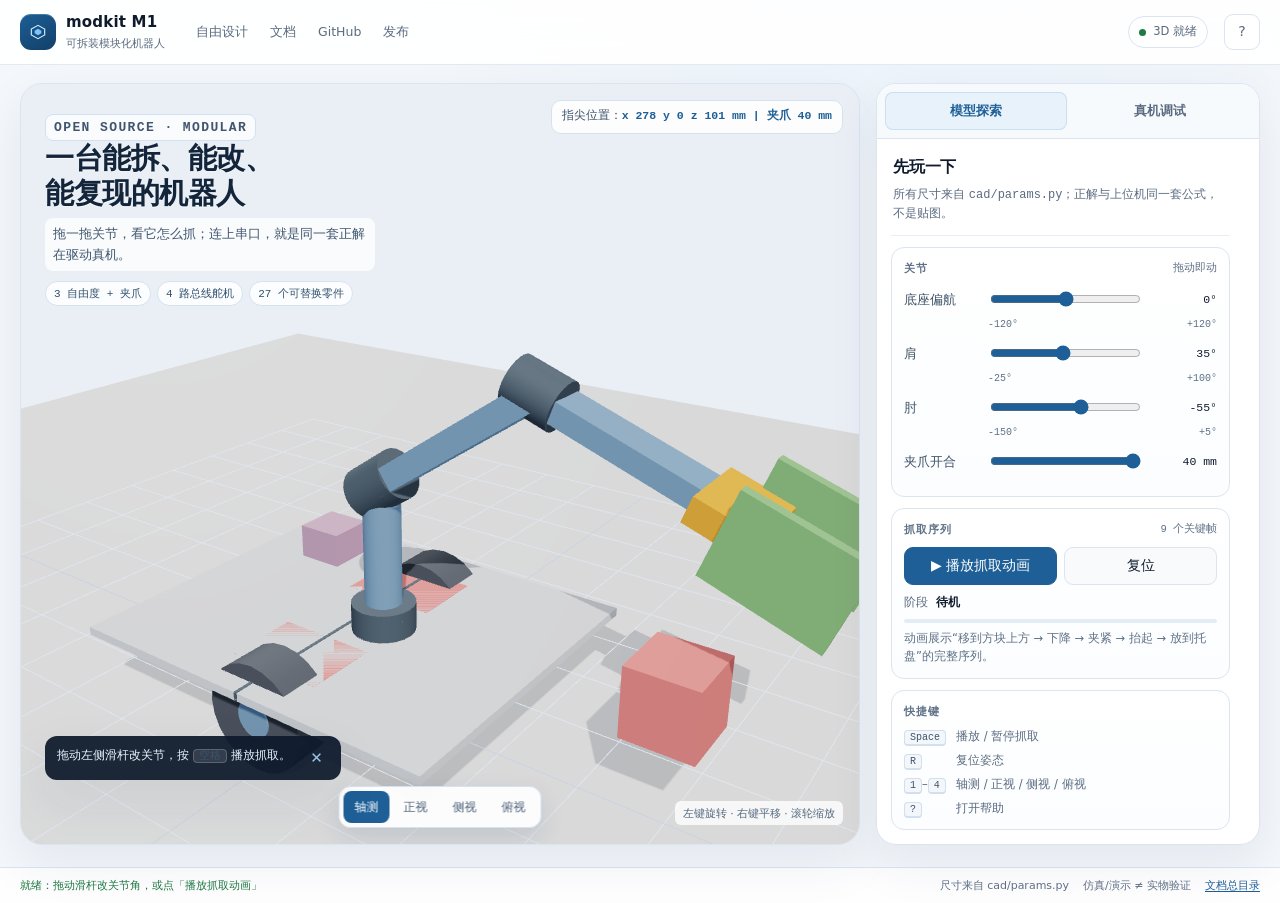
==== commit 662ad815: "feat(studio): 网页设计器与 v1.6.0 发布 - 新增 web/design.html + designer.js + assembly-core.js：浏览器内自由加/换/删件、  " ====
--- a/web/index.html
+++ b/web/index.html
@@ -265,6 +265,7 @@
       <span><span class="brand-name">modkit M1</span><span class="brand-sub">可拆装模块化机器人</span></span>
     </a>
     <nav class="topnav" aria-label="项目链接">
+      <a href="design.html">自由设计</a>
       <a href="https://github.com/gh503/robot-modkit/blob/main/docs/README.md">文档</a>
       <a href="https://github.com/gh503/robot-modkit">GitHub</a>
       <a href="https://github.com/gh503/robot-modkit/releases">发布</a>
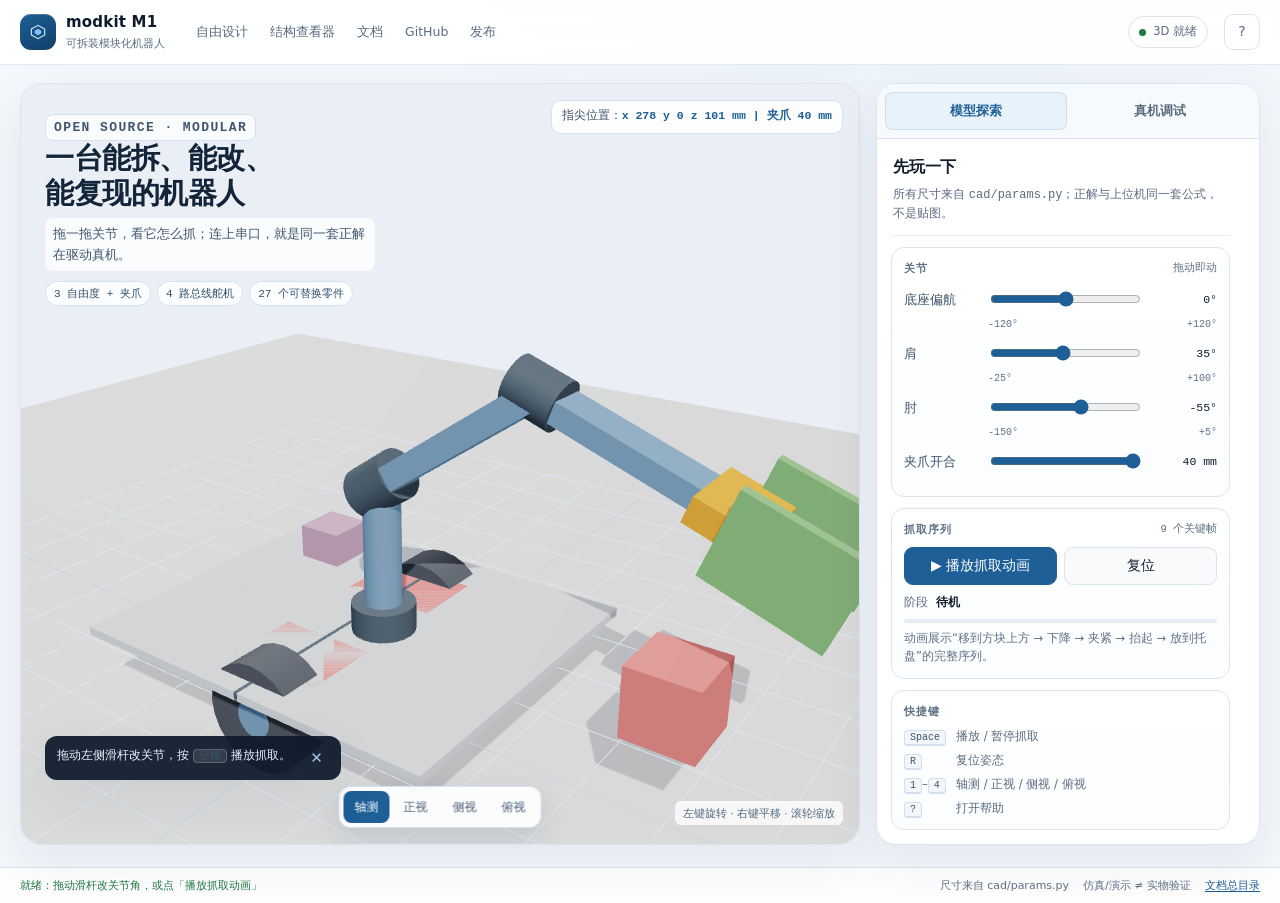
==== commit 53b30e8f: "feat(viewer): 自由设计独立 3D 结构查看器 v1.17.0 - 新增 view.html + assembly-view.js：A.check/A.validate 后按组件元数据建网" ====
--- a/web/index.html
+++ b/web/index.html
@@ -6,6 +6,8 @@
 <meta name="color-scheme" content="light">
 <meta name="theme-color" content="#f4f7fb">
 <link rel="icon" href="favicon.svg" type="image/svg+xml">
+<link rel="manifest" href="manifest.webmanifest">
+<script>if (/^#d=/.test(location.hash)) location.replace("view.html" + location.hash);</script>
 <meta name="description" content="modkit M1 是一台可拆装、可编程的开源模块化机器人。在线拖动关节、播放抓取动作，或通过 Web Serial 调试真机。">
 <meta property="og:title" content="modkit M1 · 可拆装模块化机器人">
 <meta property="og:description" content="3 自由度 + 夹爪，4 路总线舵机，27 个可替换零件。在线 3D 查看与真机串口调试。">
@@ -255,6 +257,7 @@
 </style>
 </head>
 <body>
+<noscript><p style="padding:12px;background:#fff3cd;color:#664d03;margin:0">3D 查看器需要 JavaScript；请启用后刷新。</p></noscript>
 <a class="skip" href="#main">跳到主内容</a>
 <header class="topbar">
   <div class="topbar-inner">
@@ -266,6 +269,7 @@
     </a>
     <nav class="topnav" aria-label="项目链接">
       <a href="design.html">自由设计</a>
+      <a href="view.html">结构查看器</a>
       <a href="https://github.com/gh503/robot-modkit/blob/main/docs/README.md">文档</a>
       <a href="https://github.com/gh503/robot-modkit">GitHub</a>
       <a href="https://github.com/gh503/robot-modkit/releases">发布</a>
@@ -456,5 +460,6 @@
 <script src="vendor/OrbitControls.js"></script>
 <script src="scene.js"></script>
 <script src="viewer.js"></script>
+<script src="pwa.js"></script>
 </body>
 </html>
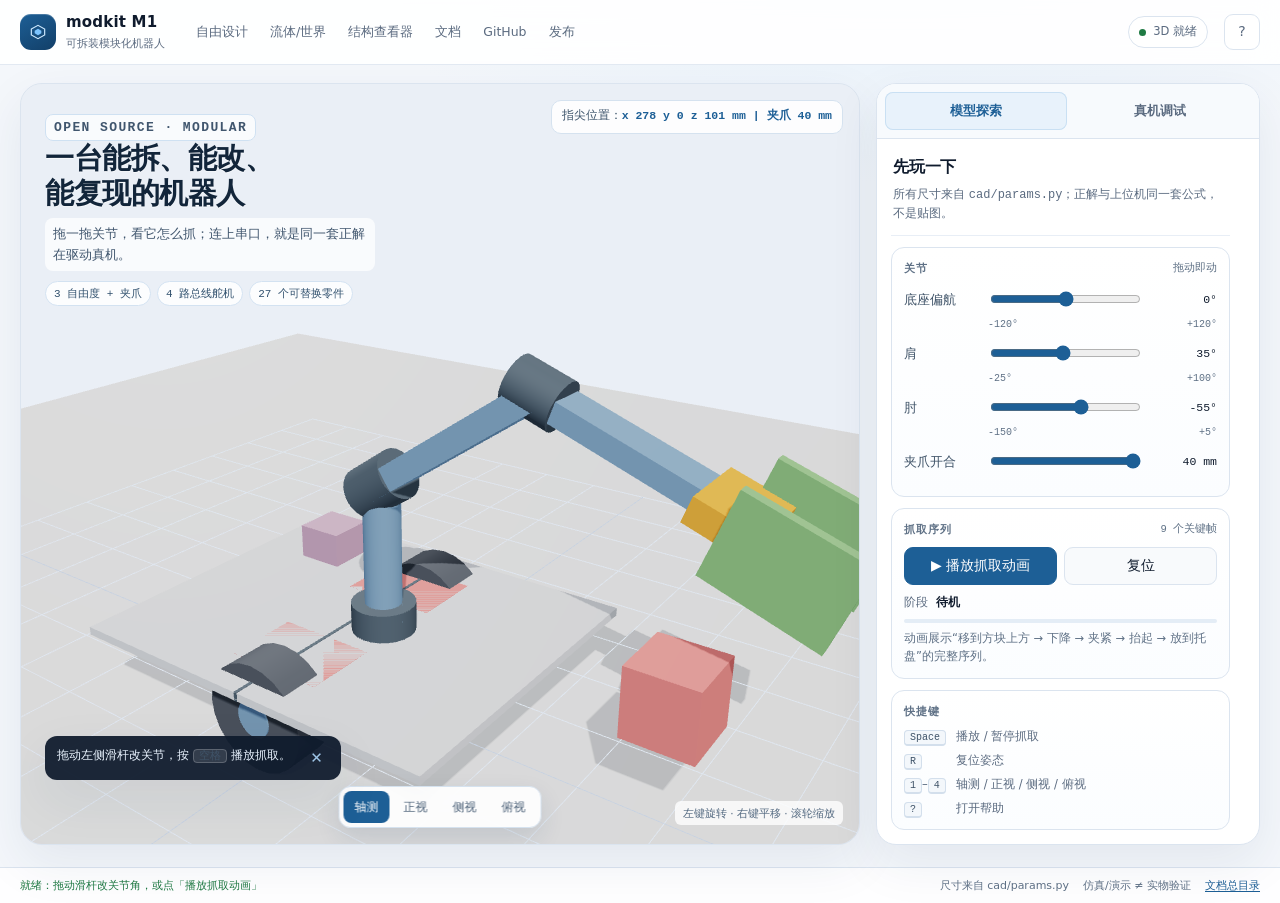
==== commit c7b481df: "fix: 世界查看器入口/PWA 版本对齐" ====
--- a/web/index.html
+++ b/web/index.html
@@ -269,6 +269,7 @@
     </a>
     <nav class="topnav" aria-label="项目链接">
       <a href="design.html">自由设计</a>
+      <a href="world.html">流体/世界</a>
       <a href="view.html">结构查看器</a>
       <a href="https://github.com/gh503/robot-modkit/blob/main/docs/README.md">文档</a>
       <a href="https://github.com/gh503/robot-modkit">GitHub</a>
